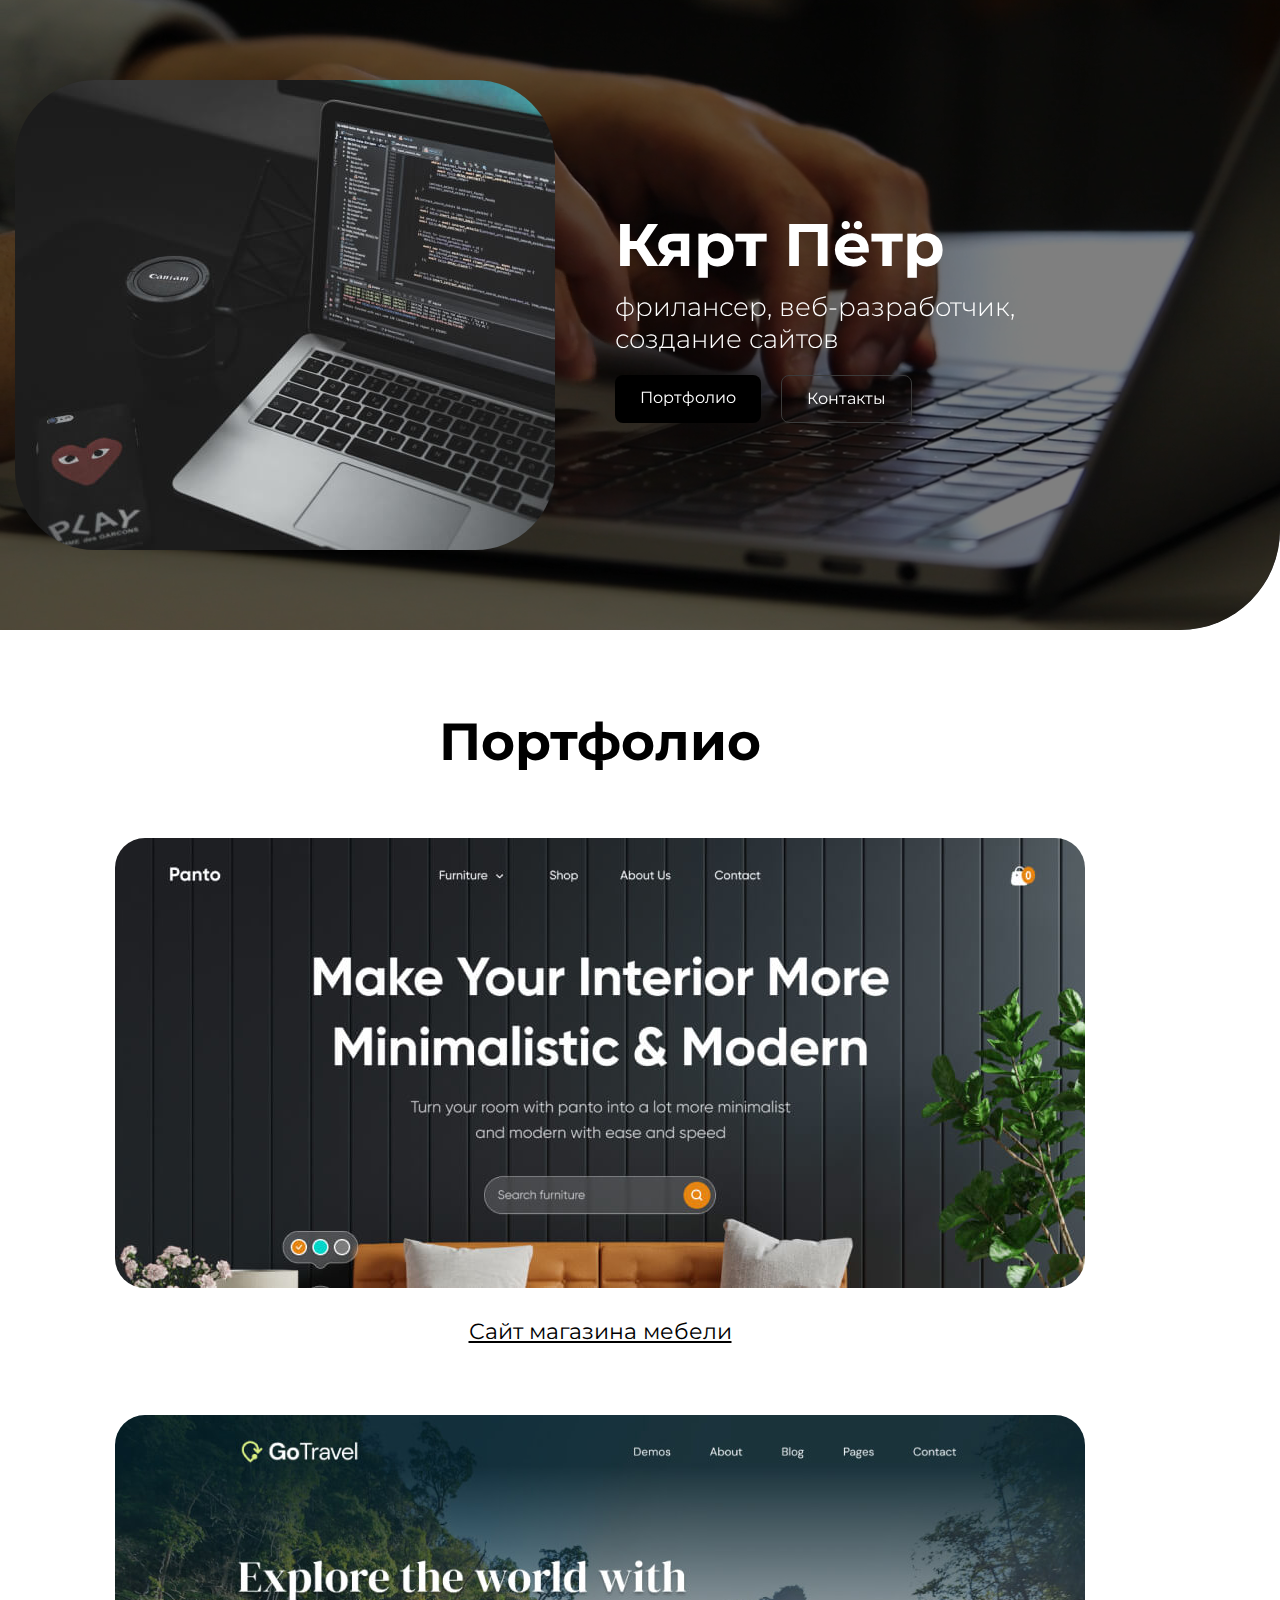
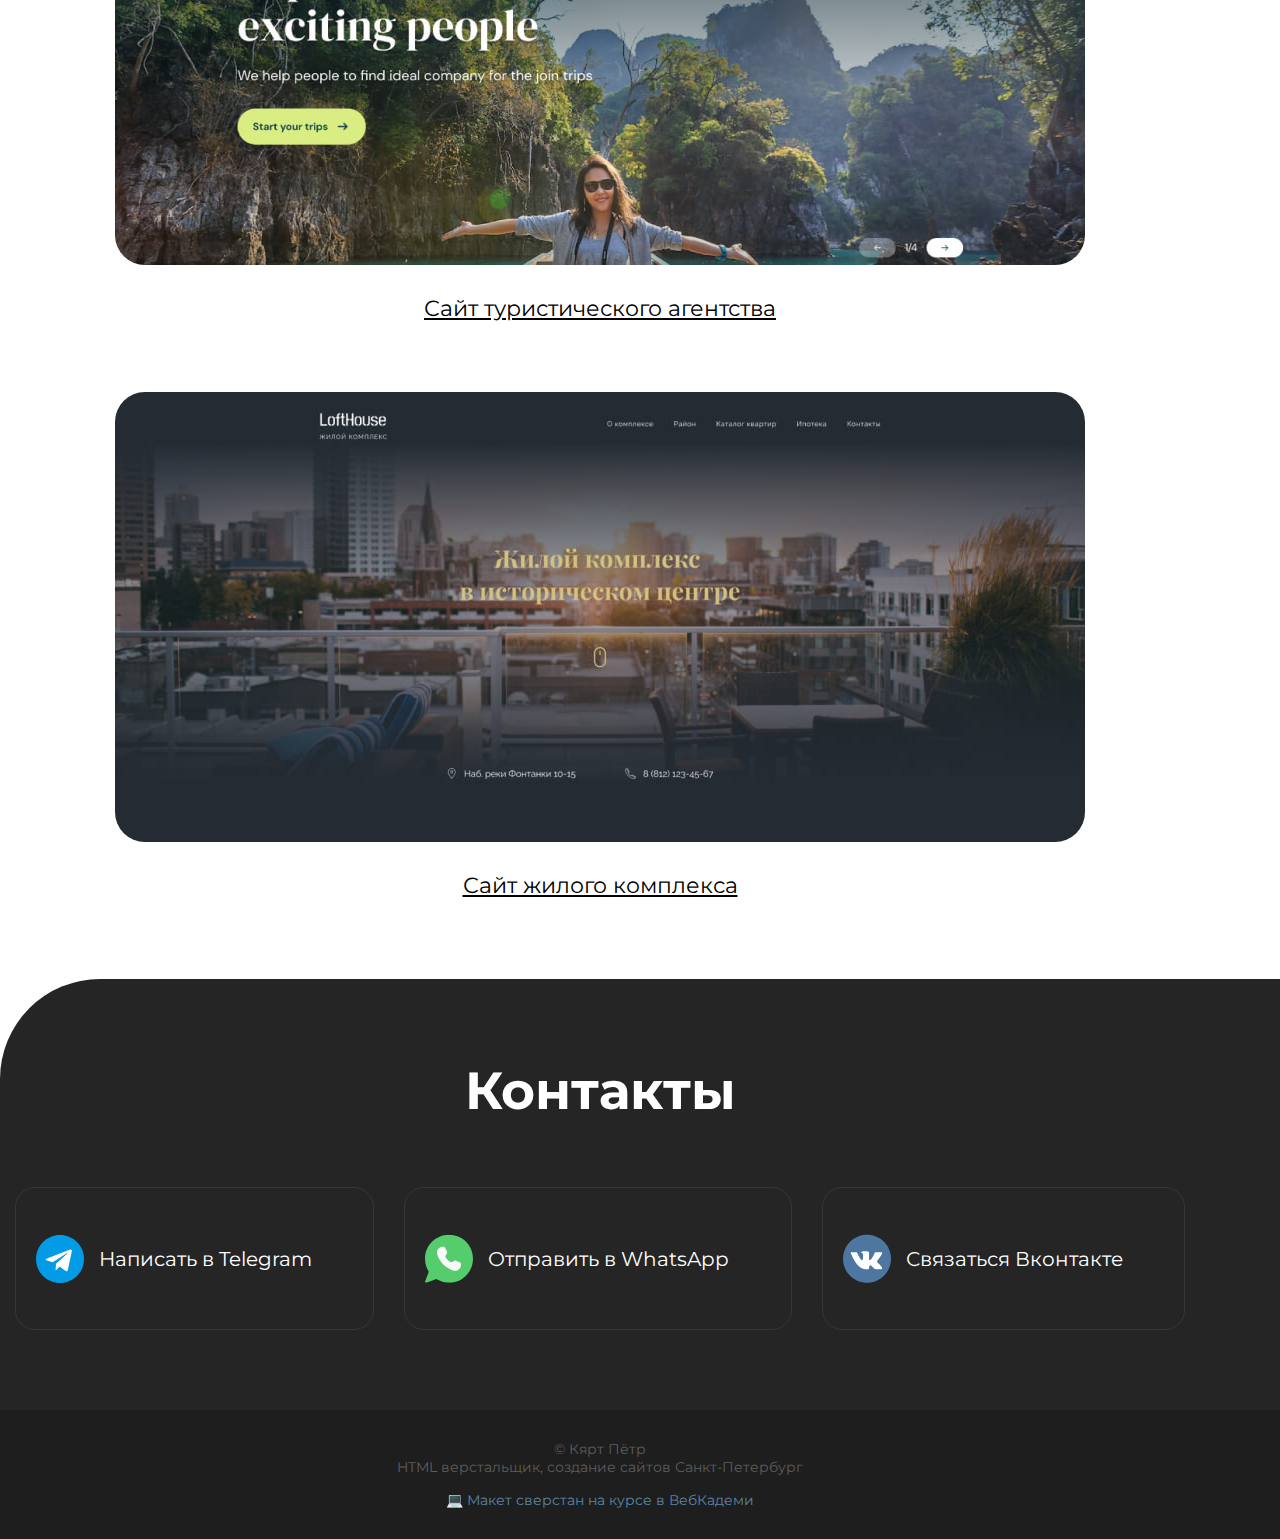
==== index.html @ c30af6b7 "Add files via upload" ====
<!DOCTYPE html>
<html lang="ru">
<head>
   <meta charset="UTF-8">
   <meta name="viewport" content="width=device-width, initial-scale=1.0">
   <title>Сайт портфолио</title>
   <link rel="stylesheet" href="reset.css">
   <link rel="stylesheet" href="style.css">
   <link rel="stylesheet" href="media.css">

   <link rel="icon" type="image/x-icon" href="./image/favicons/favicon.svg">
   <link rel="apple-touch-icon" sizes="180x180" href="./image/favicons/apple-touch-icon.png">

</head>
<body>
   <header class="header">
      <div class="container">
         <div class="header-row">

               <img src="./image/header/photo.jpg" srcset="./image/header/photo@2x.jpg 2x" alt="Photo" class="header-img">

               <div class="header-desc">

                  <h1 class="header-title">Кярт Пётр</h1>
                  <p class="header-subtitle">фрилансер, веб-разработчик,<br> создание сайтов</p>

                  <div class="header-btns">
                     <a href="#portfolio" class="btn">Портфолио</a>
                     <a href="#contacts" class="btn-outline">Контакты</a>
                  </div>
               </div>

         </div>

      </div>
      <video class="header-video" autoplay muted loop>
         <source type="video/mp4" src="./video/2516159-hd_1280_720_24fps.mp4">
      </video>

   </header>
   
   <main>
      <section class="portfolio" id="portfolio">
         <div class="container">
               <h2 class="portfolio-title">Портфолио</h2>

               <div class="projects">
                  <article class="project">
                     <a href="./panto.html" target="_blank">
                           <img src="./image/portfolio/project-01.jpg" srcset="./image/portfolio/project-01@2x.jpg 2x"
                           alt="Сайт магазина мебели" class="project-img">
                     </a>

                     <h3 class="project-title"><a href="./panto.html" target="_blank">Сайт магазина мебели</a></h3>
                  </article>
                  <article class="project">
                     <a href="./gotravel.html" target="_blank">
                           <img src="./image/portfolio/project-02.jpg" srcset="./image/portfolio/project-02@2x.jpg 2x"
                           alt="Сайт туристического агентства" class="project-img">
                     </a>

                     <h3 class="project-title"><a href="./gotravel.html" target="_blank">Сайт туристического агентства</a></h3>
                  </article>
                  <article class="project">
                     <a href="./lofthouse.html" target="_blank">
                           <img src="./image/portfolio/project-03.jpg" srcset="./image/portfolio/project-03@2x.jpg 2x"
                           alt="Сайт жилого комплекса" class="project-img">
                     </a>

                     <h3 class="project-title"><a href="./lofthouse.html" target="_blank">Сайт жилого комплекса</a></h3>
                  </article>
               </div>
         </div>
      </section>

      <section class="contacts" id="contacts">
         <div class="container">
               <h2 class="contacts-title">Контакты</h2>

               <div class="massngers">
                  <a href="https://t.me/PetrKyart" target="_blank" class="messanger">
                     <img src="/image/icons/telegram.svg" alt="Telegram">
                     Написать в Telegram
                  </a>
                  <a href="#!" target="_blank" class="messanger">
                     <img src="/image/icons/whatsapp.svg" alt="WhatsApp">
                     Отправить в WhatsApp
                  </a>
                  <a href="#!" target="_blank" class="messanger">
                     <img src="/image/icons/Group.svg" alt="Вконтакте">
                     Связаться Вконтакте
                  </a>
               </div>
         </div>
      </section>
   </main>

   <footer class="footer">
      <div class="container">
         <div class="footer-inner">
               <p>
                  © Кярт Пётр<br> HTML верстальщик, создание сайтов Санкт-Петербург
               </p>
               <p>
                  <a href="https://webcademy.ru/" target="_blank">💻 Макет сверстан на курсе в ВебКадеми </a> 
               </p>
         </div>
      </div>
   </footer>
</body>
</html>
---- style.css ----
@import url('https://fonts.googleapis.com/css2?family=Montserrat:ital,wght@0,100..900;1,100..900&display=swap');

html {
   scroll-behavior: smooth;
}

body {
    font-family: "Montserrat", sans-serif;
    font-optical-sizing: auto;
    font-weight: 400;
    font-style: normal;
}

.none {
   display: none !important;
}

.container {
    max-width: 1200px;
    margin: o auto;
    padding: 0 15px;
}

.header {
   position: relative;
   overflow: hidden;

    padding-top: 80px;
    padding-bottom: 80px;

    border-bottom-right-radius: 100px;
    /* background: #252525 linear-gradient(158deg, #2f2f2f 0%, #202020 100%); */
    background-color: #000;
    color: #fff;


}

.header .container {
   position: relative;
   z-index: 9;
}

.header-video {
   position: absolute;
   left: 0;
   top: 0;
   width: 100%;
   height: 100%;
   object-fit: cover;
   object-position: center;
   border-bottom-right-radius: 100px;
   opacity: 0.5;
}

.header-row {
    display: flex;
    flex-direction: row;
    align-items: center;
    column-gap: 60px;
}

.header-img {
   border-radius: 80px; 
}

.header-title {
    margin-bottom: 10px;
    font-weight: 700;
    font-size: 60px;
}

.header-subtitle {
margin-bottom: 20px;
font-size: 26px;
font-weight: 300;
}

.header-btns {
    display: flex;
    column-gap: 20px;
}

.btn {
    height: 48px;
    padding-top: 15px;
    padding-left: 25px;
    padding-right: 25px;

    background: #000000;
    border-radius: 8px;

    color: #fff;
    line-height: 1;

    transition: all 0.2s ease-in;
}

.btn:hover {
    background-color: #1782CF;
}

.btn-outline {
    height: 48px;
    padding-top: 15px;
    padding-left: 25px;
    padding-right: 25px;

    border: 1px solid #3B3B3B;
    border-radius: 8px;

    color: #fff;
    line-height: 1;

    transition: all 0.2s ease-in;
}

.btn-outline:hover {
    border-color: #1782CF;
}

/* Portfolio */

.portfolio {
    padding: 80px 0;

}

.portfolio-title {
    margin-bottom: 65px;
    font-size: 52px;
    font-weight: 700;
    text-align: center;
}

.projects {
    display: flex;
    flex-direction: column;
    row-gap: 70px;
    align-items: center;
}

.project {
    text-align: center;
}

.project-img {
    margin-bottom: 30px;
    border-radius: 30px;

    transition: opacity 0.2s ease-in;
}


.project-img:hover {
    opacity: 0.8;
}

.project-title {
    font-size: 22px;
}

.project-title a {
    color: #000000;
    text-decoration: underline;
}

/* Contacts*/

.contacts {
    padding: 80px 0;
    background-color: #252525;
    border-top-left-radius: 100px;
    color: #fff;
}

.contacts-title {
    margin-bottom: 65px;
    font-size: 52px;
    font-weight: 700;
    text-align: center;
}

.massngers {
    display: flex;
    flex-wrap: wrap;
    column-gap: 30px;
    row-gap: 30px;
}

.messanger {
    flex-grow: 1;

    display: flex;
    column-gap: 15px;
    align-items: center;
    flex-grow: 1;

    border-radius: 20px;
    border: 1px solid #363636;
    padding: 46px 20px;

    color: #fff;
    font-size: 20px;

    transition: background-color 0.2s ease-in;
}

.messanger:hover {
    background-color: #1E1E1E;
}

/* Footer */
.footer {
    padding: 30px 0;
    background-color: #1E1E1E;

    color: #5D5D5D;
}

.footer a {
    color: #5886A8;
}

.footer-inner {
    font-size: 14px;
    text-align: center;
}

.footer-inner p + p {
    margin-top: 15px;
}

/* Inner Page */

.inner-page {
    padding: 80px 0 40px;
}

.inner-page-details {
    display: flex;
    flex-direction: column;
    row-gap: 25px;
    align-items: center;

    margin-bottom: 40px;
    text-align: center;
}

.inner-page-title {
    font-size: 52px;
    font-weight: 700;
}

.inner-page-text {
    max-width: 570px;

    display: flex;
    flex-direction: column;
    row-gap: 25px;

    color: #555555;
    line-height: 1.5;
}

.inner-page-link {
    color: #000;
}

.inner-page-link a {
    color: #000;
    text-decoration: underline;
}

.inner-page-img {
    display: block;
    margin: 0 auto;
    margin-bottom: 40px;
}

.inner-page-backlink {
    max-width: 770px;
    margin: 0 auto;
    padding: 30px;

    display: flex;
    column-gap: 10px;
    align-items: center;
    justify-content: center;

    background-color: #F1F1F1;
    text-align: center;
    color: #000;

    transition: all 0.2s ease-in;
    }

    .inner-page-backlink:hover {
        background-color: #dedede;
    }
---- media.css ----
@media (max-width: 1080px) {
   .header-row {
      column-gap: 30px;
  }
  
  .header-img {
   width: 300px;
   border-radius: 30px; 
}

   .header-title {
      font-size: 52px;
   }

   .header-subtitle {
      font-size: 22px;
      }
      
   .portfolio-title {
      font-size: 42px;
   }

   .contacts-title {
      font-size: 42px;
  }

  .inner-page-title {
   font-size: 42px;
}
}

@media (max-width: 767px) {
   .header {
      padding-top: 20px;
      padding-bottom: 40px;
      border-bottom-right-radius: 60px;
   }

   .header-row {
      flex-direction: column;
      align-items: flex-start;
      row-gap: 20px;
  }

   .header-img {
      max-width: 100%;
      width: auto;
   }

   .header-title {
      font-size: 32px;
  }

  .header-subtitle {
   font-size: 18px;
   }

   .btn,
   .btn-outline {
      height: 42px;
      padding: 12px 15px 0;
   }

   .portfolio {
      padding: 40px 0;
  }

   .portfolio-title {
      margin-bottom: 30px;
      font-size: 28px;
   }

   .projects {
      row-gap: 30px;
  }

  .project-img {
   margin-bottom: 20px;
   border-radius: 14px;
   }

   .project-title {
      font-size: 16px;
  }

  .contacts {
   padding: 40px 0;
   border-top-left-radius: 60px;
   }

   .contacts-title {
      margin-bottom: 30px;
      font-size: 28px;
  }

  .massngers {
      gap: 20px;
   }

   .messanger {
      border-radius: 12px;
      padding: 32px 20px;
      font-size: 16px;
   }

   .footer-inner {
      font-size: 12px;
  }

  .inner-page {
      padding: 40px 0 20px;
   }

   .inner-page-title {
      margin-bottom: 20px;
      font-size: 28px;
   }

   .inner-page-details {
      row-gap: 20px;
      margin-bottom: 20px;
  }

  .inner-page-text {
      row-gap: 20px;
   }
   
   .inner-page-img {
      margin-bottom: 20px;
   }

   .inner-page-backlink {
      padding: 20px;
   }

}
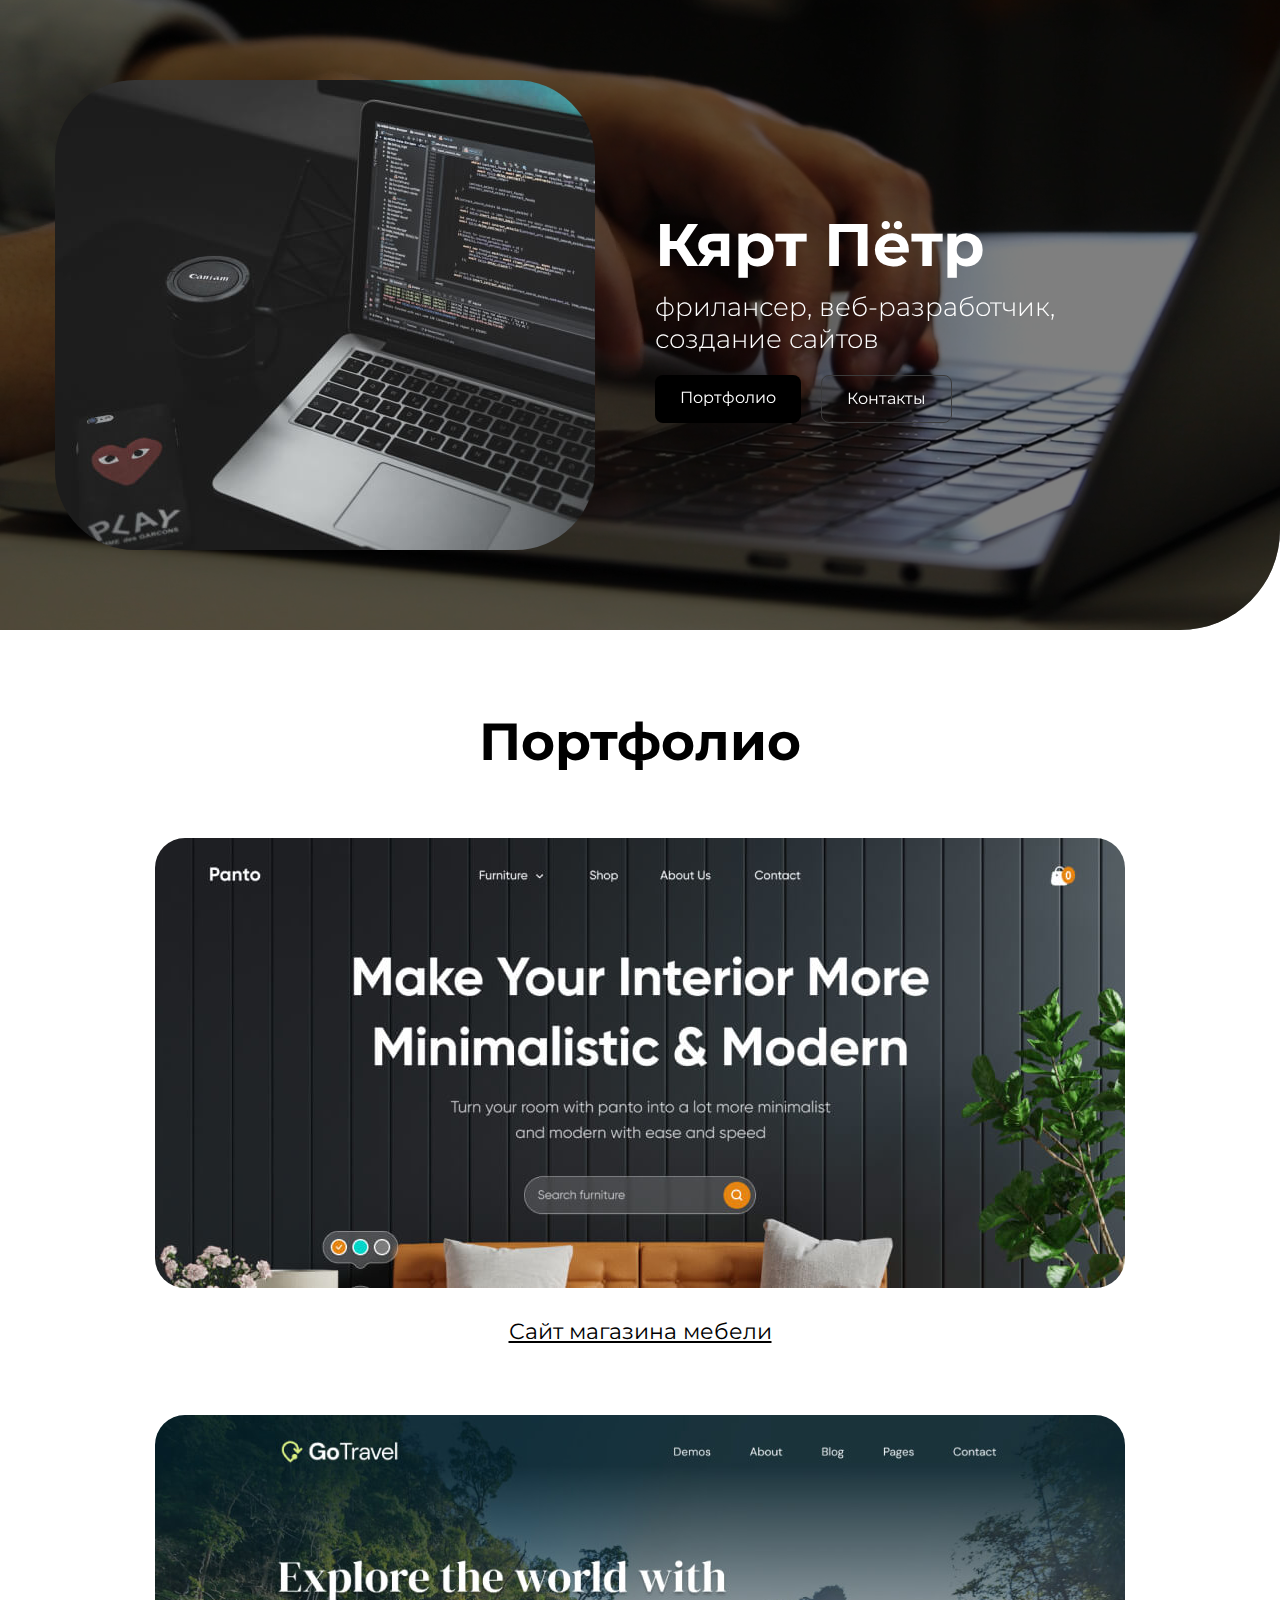
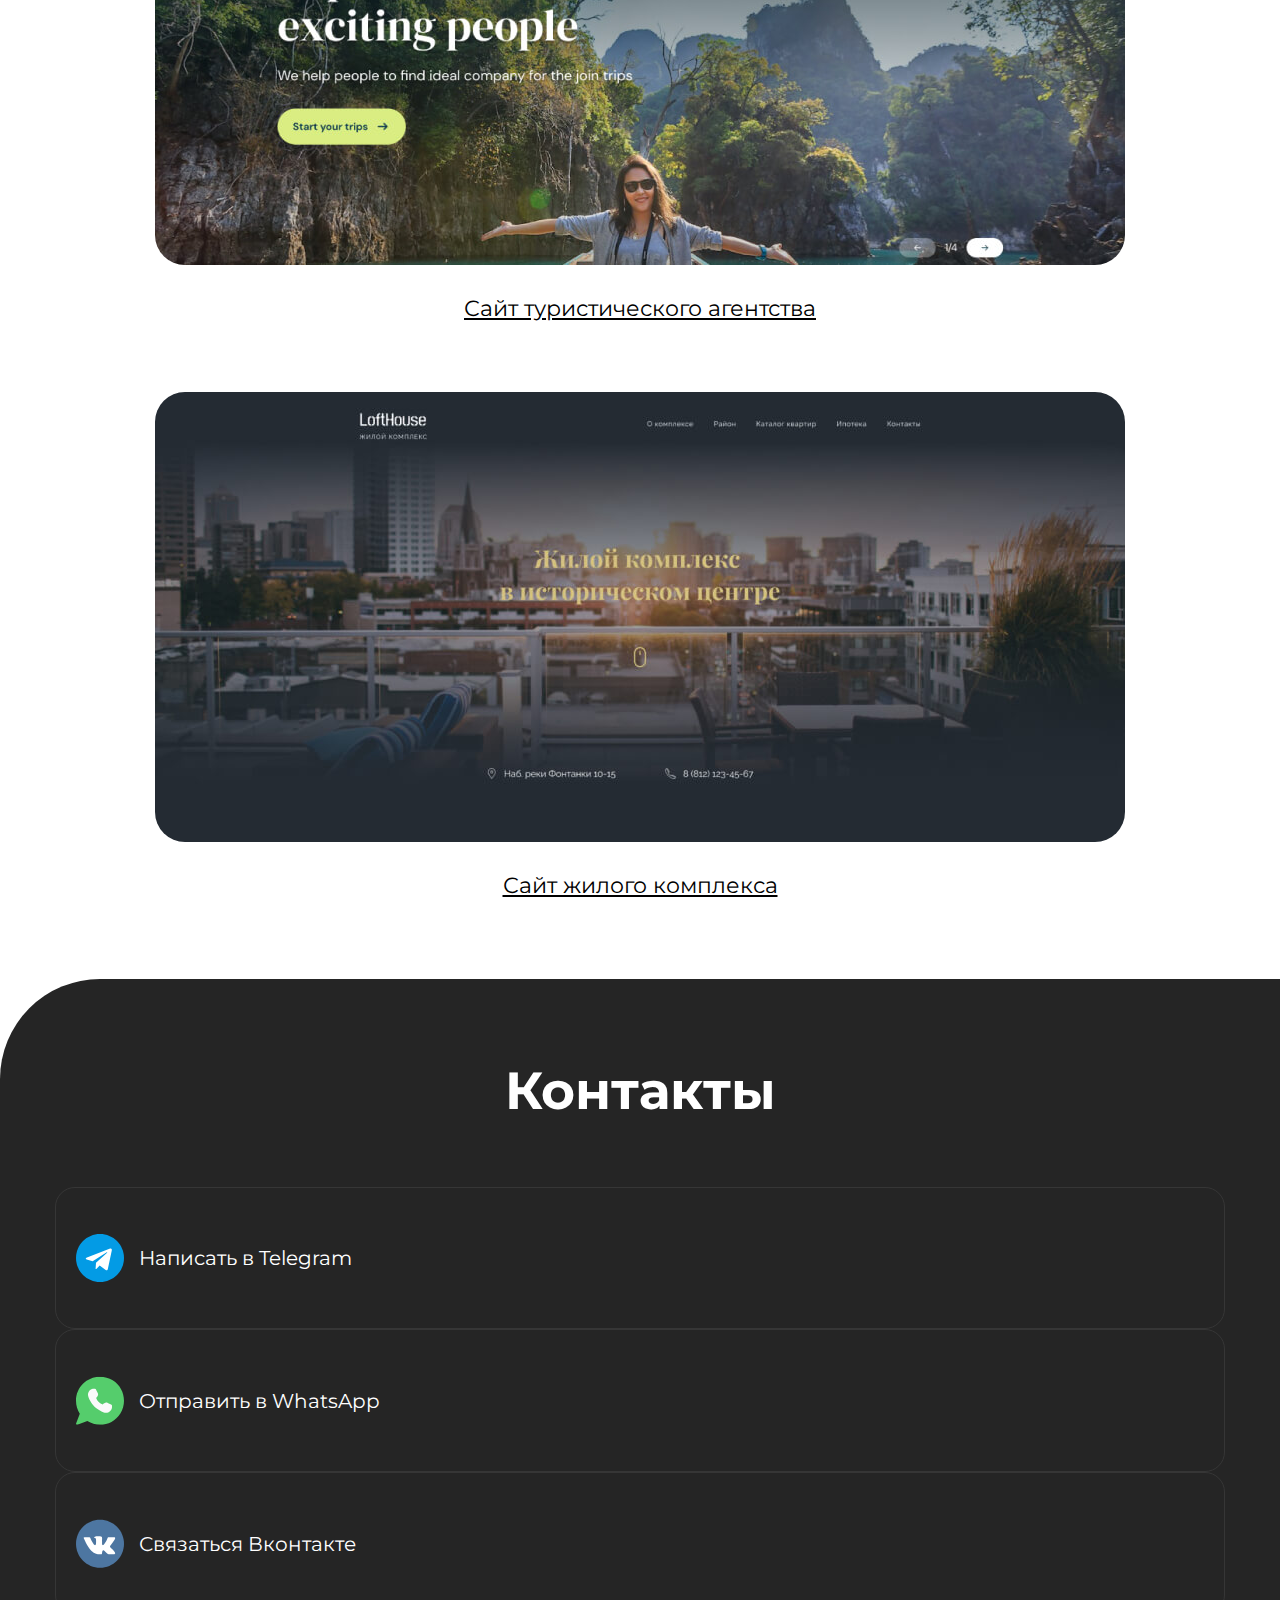
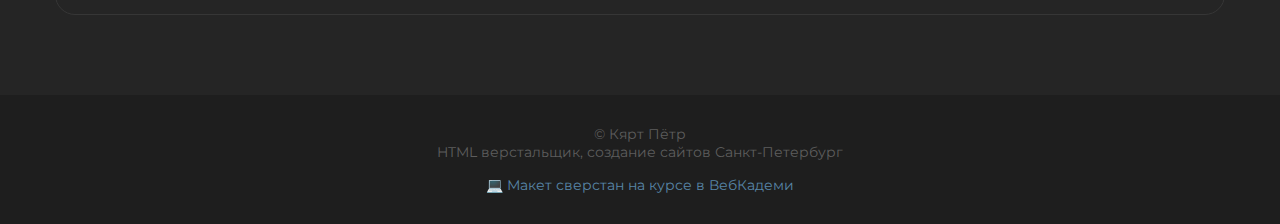
==== commit c36d82f1: "Update index.html" ====
--- a/index.html
+++ b/index.html
@@ -77,17 +77,17 @@
          <div class="container">
                <h2 class="contacts-title">Контакты</h2>
 
-               <div class="massngers">
+               <div class="messages">
                   <a href="https://t.me/PetrKyart" target="_blank" class="messanger">
-                     <img src="/image/icons/telegram.svg" alt="Telegram">
+                     <img src="./image/icons/telegram.svg" alt="Telegram">
                      Написать в Telegram
                   </a>
                   <a href="#!" target="_blank" class="messanger">
-                     <img src="/image/icons/whatsapp.svg" alt="WhatsApp">
+                     <img src="./image/icons/whatsapp.svg" alt="WhatsApp">
                      Отправить в WhatsApp
                   </a>
                   <a href="#!" target="_blank" class="messanger">
-                     <img src="/image/icons/Group.svg" alt="Вконтакте">
+                     <img src="./image/icons/Group.svg" alt="Вконтакте">
                      Связаться Вконтакте
                   </a>
                </div>
@@ -108,4 +108,4 @@
       </div>
    </footer>
 </body>
-</html>+</html>
--- a/style.css
+++ b/style.css
@@ -17,7 +17,7 @@
 
 .container {
     max-width: 1200px;
-    margin: o auto;
+    margin: 0 auto;
     padding: 0 15px;
 }
 
@@ -49,7 +49,7 @@
    height: 100%;
    object-fit: cover;
    object-position: center;
-   border-bottom-right-radius: 100px;
+   border-bottom-right-radius: 60px;
    opacity: 0.5;
 }
 
@@ -181,7 +181,7 @@
     text-align: center;
 }
 
-.massngers {
+.massagers {
     display: flex;
     flex-wrap: wrap;
     column-gap: 30px;
@@ -297,4 +297,4 @@
 
     .inner-page-backlink:hover {
         background-color: #dedede;
-    }+    }
